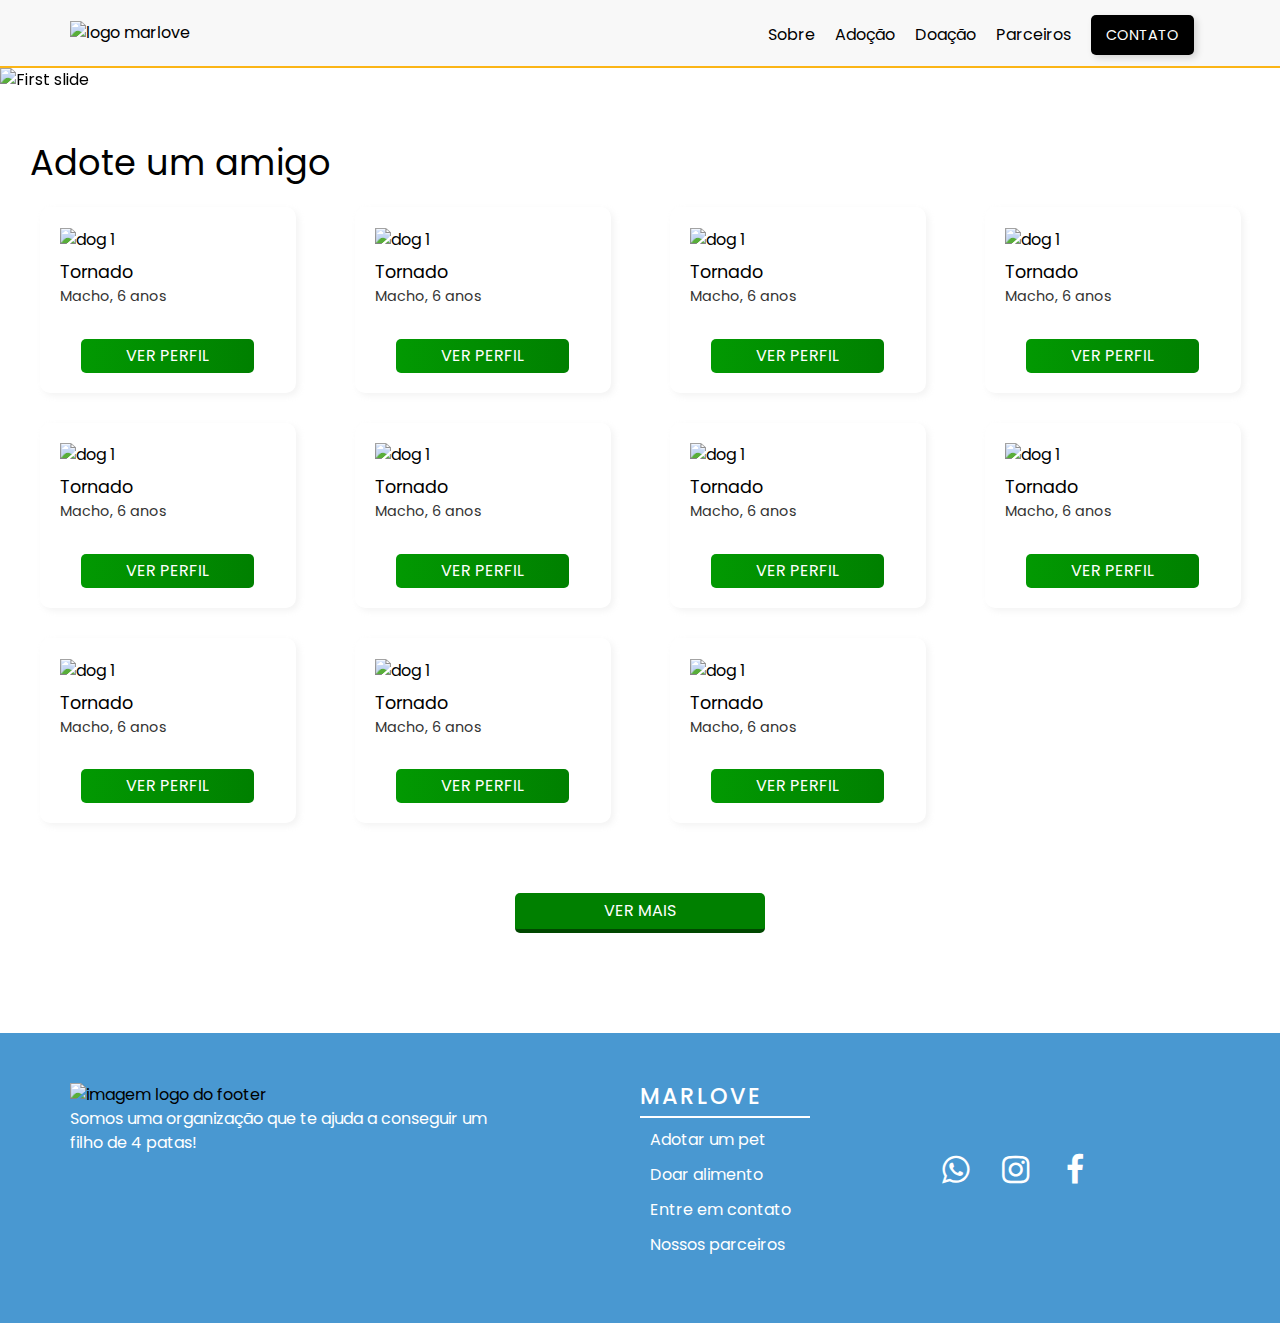
==== index.html @ c484a2e9 "Add files via upload" ====
<!DOCTYPE html>
<html lang="pt-br">
<head>
    <meta charset="UTF-8">
    <meta http-equiv="X-UA-Compatible" content="IE=edge">
    <meta name="viewport" content="width=device-width, initial-scale=1.0">
    <link rel="stylesheet" href="style.css">
    <link rel="shortcut icon" href="src/media/favicon.png" type="image/x-icon">
    <link rel="stylesheet" href="https://cdnjs.cloudflare.com/ajax/libs/font-awesome/4.7.0/css/font-awesome.min.css">

    <!-- BOOTSTRAP -->
    <link rel="stylesheet" href="https://maxcdn.bootstrapcdn.com/bootstrap/4.0.0/css/bootstrap.min.css" integrity="sha384-Gn5384xqQ1aoWXA+058RXPxPg6fy4IWvTNh0E263XmFcJlSAwiGgFAW/dAiS6JXm" crossorigin="anonymous">
    <script src="https://code.jquery.com/jquery-3.2.1.slim.min.js" integrity="sha384-KJ3o2DKtIkvYIK3UENzmM7KCkRr/rE9/Qpg6aAZGJwFDMVNA/GpGFF93hXpG5KkN" crossorigin="anonymous"></script>
    <script src="https://maxcdn.bootstrapcdn.com/bootstrap/4.0.0/js/bootstrap.min.js" integrity="sha384-JZR6Spejh4U02d8jOt6vLEHfe/JQGiRRSQQxSfFWpi1MquVdAyjUar5+76PVCmYl" crossorigin="anonymous"></script>

    <title>Marlove</title>
</head>
<body>
    <header class="header"> 
        <div class="logo">
            <a href="index.html">
                <img src="src/media/logo.png" alt="logo marlove" class="logo_image"/>
            </a>
        </div>

        <div class="navbar">
            <nav>
                <ul>
                    <li><a href="src/pages/structure/sobre.html">Sobre</a></li>
                    <li><a href="src/pages/structure/adocao.html">Adoção</a></li>
                    <li><a href="src/pages/structure/doacao.html">Doação</a></li>
                    <li><a href="src/pages/structure/parceiros.html" id="btn_parceiros">Parceiros</a></li>
                    <li><a href="src/pages/structure/contato.html" id="btn_contato">Contato</a></li>
                </ul>
            </nav>
        </div>

        <div class="cabecalho_sidebar">
            <input type="checkbox" name="check" id="check" class="checkbox"/>
            <label for="check">
                <i class="fa fa-bars" id="btn"></i>
                <i class="fa fa-close" id="close"></i>
            </label>

            <div class="sidebar">
                <ul class="list">
                    <li class="list_item">
                        <a href="index.html" class="list_item_link"><i class="fa fa-columns"></i>Home</a>
                    </li>
                    <li class="list_item">
                        <a href="src/pages/structure/sobre.html" class="list_item_link"><i class="fa fa-question-circle"></i>Sobre</a>
                    </li>
                    <li class="list_item">
                        <a href="src/pages/structure/adocao.html" class="list_item_link"><i class="fa fa-heart"></i>Adoção</a>
                    </li>
                    <li class="list_item">
                        <a href="src/pages/structure/doacao.html" class="list_item_link"><i class="fa fa-shopping-basket"></i>Doação</a>
                    </li>
                    <li class="list_item">
                        <a href="src/pages/structure/parceiros.html" class="list_item_link"><i class="fa fa-handshake-o"></i>Parceiros</a>
                    </li>
                    <li class="list_item">
                        <a href="src/pages/structure/contato.html" class="list_item_link"><i class="fa fa-comments"></i>Contato</a>
                    </li>
                </ul>
            </div>
        </div>
    </header>

    <main>
        <div id="carouselExampleControls" class="carousel slide" data-ride="carousel">
            <div class="carousel-inner">
              <div class="carousel-item active">
                <img class="d-block w-100" src="src/media/banner-adocao.png" alt="First slide">
              </div>
              <div class="carousel-item">
                <img class="d-block w-100" src="src/media/banner-doacao.png" alt="Second slide">
              </div>
              <div class="carousel-item">
                <img class="d-block w-100" src="src/media/banner-contato.png" alt="Third slide">
              </div>
            </div>
            <a class="carousel-control-prev" href="#carouselExampleControls" role="button" data-slide="prev">
              <span class="carousel-control-prev-icon" aria-hidden="true"></span>
              <span class="sr-only">Previous</span>
            </a>
            <a class="carousel-control-next" href="#carouselExampleControls" role="button" data-slide="next">
              <span class="carousel-control-next-icon" aria-hidden="true"></span>
              <span class="sr-only">Next</span>
            </a>
        </div>

        <section>
            <h1>Adote um amigo</h1>
            
            <div class="container_cachorros">
                <div class="container_cachorros_cachorro">
                    <div class="image">
                        <img src="src/media/dog1.jpg" alt="dog 1" />
                    </div>

                    <div class="text">
                        <h3>Tornado</h3>
                        <p>Macho, 6 anos</p>
                    </div>

                    <div class="button">
                        <input class="btn_verperfil" type="submit" value="VER PERFIL" />
                    </div>
                </div>

                <div class="container_cachorros_cachorro">
                    <div class="image">
                        <img src="src/media/dog1.jpg" alt="dog 1" />
                    </div>

                    <div class="text">
                        <h3>Tornado</h3>
                        <p>Macho, 6 anos</p>
                    </div>

                    <div class="button">
                        <input class="btn_verperfil" type="submit" value="VER PERFIL" />
                    </div>
                </div>

                <div class="container_cachorros_cachorro">
                    <div class="image">
                        <img src="src/media/dog1.jpg" alt="dog 1" />
                    </div>

                    <div class="text">
                        <h3>Tornado</h3>
                        <p>Macho, 6 anos</p>
                    </div>

                    <div class="button">
                        <input class="btn_verperfil" type="submit" value="VER PERFIL" />
                    </div>
                </div>

                <div class="container_cachorros_cachorro">
                    <div class="image">
                        <img src="src/media/dog1.jpg" alt="dog 1" />
                    </div>

                    <div class="text">
                        <h3>Tornado</h3>
                        <p>Macho, 6 anos</p>
                    </div>

                    <div class="button">
                        <input class="btn_verperfil" type="submit" value="VER PERFIL" />
                    </div>
                </div>

                <div class="container_cachorros_cachorro">
                    <div class="image">
                        <img src="src/media/dog1.jpg" alt="dog 1" />
                    </div>

                    <div class="text">
                        <h3>Tornado</h3>
                        <p>Macho, 6 anos</p>
                    </div>

                    <div class="button">
                        <input class="btn_verperfil" type="submit" value="VER PERFIL" />
                    </div>
                </div>

                <div class="container_cachorros_cachorro">
                    <div class="image">
                        <img src="src/media/dog1.jpg" alt="dog 1" />
                    </div>

                    <div class="text">
                        <h3>Tornado</h3>
                        <p>Macho, 6 anos</p>
                    </div>

                    <div class="button">
                        <input class="btn_verperfil" type="submit" value="VER PERFIL" />
                    </div>
                </div>

                <div class="container_cachorros_cachorro">
                    <div class="image">
                        <img src="src/media/dog1.jpg" alt="dog 1" />
                    </div>

                    <div class="text">
                        <h3>Tornado</h3>
                        <p>Macho, 6 anos</p>
                    </div>

                    <div class="button">
                        <input class="btn_verperfil" type="submit" value="VER PERFIL" />
                    </div>
                </div>

                <div class="container_cachorros_cachorro">
                    <div class="image">
                        <img src="src/media/dog1.jpg" alt="dog 1" />
                    </div>

                    <div class="text">
                        <h3>Tornado</h3>
                        <p>Macho, 6 anos</p>
                    </div>

                    <div class="button">
                        <input class="btn_verperfil" type="submit" value="VER PERFIL" />
                    </div>
                </div>

                <div class="container_cachorros_cachorro">
                    <div class="image">
                        <img src="src/media/dog1.jpg" alt="dog 1" />
                    </div>

                    <div class="text">
                        <h3>Tornado</h3>
                        <p>Macho, 6 anos</p>
                    </div>

                    <div class="button">
                        <input class="btn_verperfil" type="submit" value="VER PERFIL" />
                    </div>
                </div>

                <div class="container_cachorros_cachorro">
                    <div class="image">
                        <img src="src/media/dog1.jpg" alt="dog 1" />
                    </div>

                    <div class="text">
                        <h3>Tornado</h3>
                        <p>Macho, 6 anos</p>
                    </div>

                    <div class="button">
                        <input class="btn_verperfil" type="submit" value="VER PERFIL" />
                    </div>
                </div>

                <div class="container_cachorros_cachorro">
                    <div class="image">
                        <img src="src/media/dog1.jpg" alt="dog 1" />
                    </div>

                    <div class="text">
                        <h3>Tornado</h3>
                        <p>Macho, 6 anos</p>
                    </div>

                    <div class="button">
                        <input class="btn_verperfil" type="submit" value="VER PERFIL" />
                    </div>
                </div>
            </div>

            <div class="button">
                <input type="submit" value="VER MAIS" class="btn_vermais"/>
            </div>
        </section>
     </main>

     <footer>
        <section class="first_container">
            <div class="first_container_logo">
                <img src="src/media/logo-footer.png" alt="imagem logo do footer" />
                <p>Somos uma organização que te ajuda a conseguir um filho de 4 patas!</p>
            </div>

            <div class="first_container_links">
                <h3>MARLOVE</h3>
                <ul>
                    <a href="src/pages/structure/adocao.html">Adotar um pet</a>
                    <a href="src/pages/structure/doacao.html">Doar alimento</a>
                    <a href="src/pages/structure/contato.html">Entre em contato</a>
                    <a href="src/pages/structure/parceiros.html">Nossos parceiros</a>
                </ul> 
            </div>

            <div class="first_container_social">
                <ul>
                    <a href="#"><i class="fa fa-whatsapp"></i></a>
                    <a href="#"><i class="fa fa-instagram"></i></a>
                    <a href="#"><i class="fa fa-facebook"></i></a>
                </ul>
            </div>
        </section>
    </footer>
</body>
</html>
---- style.css ----
@import url('https://fonts.googleapis.com/css2?family=Poppins:wght@300;400;500;600;700&display=swap');

*{
    margin: 0;
    padding: 0;
    box-sizing: border-box;
    list-style: none;
    color: #000;
    text-decoration: none;
    font-family: "Poppins", sans-serif;
}

.header{
    box-sizing: border-box;
    display: flex;
    align-items: center;
    padding: 5px 70px;
    justify-content: space-between;
    background-color: #f8f8f8;
    border-bottom: 2px solid #FBB516;
}

.logo_image{
    width: 100px;
}

.navbar{
    display: flex;
}

.navbar ul{
    display: flex;
    justify-content: center;
    align-items: center;
    transform: translateY(10px);
}

.navbar ul li a{
    text-decoration: none;
    font-size: 1rem;
    box-sizing: border-box;
    padding: 10px;
    transition: 0.2s ease-in-out background-color;
    color: #000;
}

.navbar ul li #btn_parceiros{
    margin-right: 10px;
}

.navbar ul li #btn_contato{
    text-transform: uppercase;
    background-color: #000;
    color: #fff;
    font-size: 0.9rem;
    padding: 10px 15px;
    border-radius: 5px;
    box-shadow: 3px 3px 7px rgba(0, 0, 0, 0.144);
}

.navbar ul li a:hover{
    color: #4998D1;
}

.cabecalho_sidebar{
    display: none;
}
section{
    padding: 50px 10px 60px 10px;
}

section h1{
    font-size: 2.2rem;
    font-weight: 400;
    padding-left: 20px;
    padding-bottom: 15px;
}

.container_cachorros{
    display: grid;
    grid-template-columns: repeat(4, 1fr);
    margin: auto 0;
    place-items: center;
}

.container_cachorros_cachorro{
    width: 20vw;
    margin: auto 0;
    box-sizing: border-box;
    background-color: #fff;
    padding: 20px;
    margin-bottom: 30px;
    box-shadow: 3px 3px 6px rgba(196, 195, 195, 0.199);
    border-radius: 10px;
}

.container_cachorros_cachorro:hover{
    transform: scale(1.01);
}

.image img{
    width: 100%;
    object-fit: cover;
    height: 200px;
}

.text h3{
    font-size: 1.1rem;
    font-weight: 400;
    color: #000;
    padding-top: 10px;
}

.text p{
    font-size: 0.9rem;
    color: #333;
    padding-bottom: 10px;
    transform: translateY(-5px);
}

.button{
    display: flex;
    justify-content: center;
}

.btn_verperfil{
    cursor: pointer;
    width: 80%;
    background: linear-gradient(to right, #029902, #008000);
    color: #fff;
    border: transparent;
    outline: transparent;
    border-radius: 5px;
    padding: 5px;
    transition: 0.3s ease-in-out background-color
}

.btn_verperfil:hover{
    box-sizing: border-box;
    color: #eee;
}

.btn_vermais{
    background-color: #008000;
    color: #fff;
    width: 250px;
    padding: 6px 15px;
    border: transparent;
    border-bottom: 4px solid #004700;
    border-radius: 5px;
    box-sizing: border-box;
    cursor: pointer;
    margin: 40px 0px;
}

.btn_vermais:hover{
    border-bottom: 2px solid #008000;
}


footer{
    display: flex;
    background-color: #4998D1;
    padding: 50px 20px;
}

footer ul li{
    color: #fff;
}

.first_container{
    display: flex;
    padding: 0px 50px;
    width: 100%;
}

.first_container_logo{
    width: 50%;
}

.first_container_logo img{
    width: 200px;
    display: flex;
    align-items: center;
}

.first_container_logo p{
    max-width: 450px;
    min-width: 300px;
    color: #fff;
}

.first_container_links{
    width: 25%;
    display: flex;
    justify-content: center;
    flex-direction: column;
}

.first_container_links h3{
    color: #fff;
    height: 35px;
    border-bottom: 2px solid #fff;
    width: 170px;
    margin-bottom: 5px;
    font-weight: 500;
    letter-spacing: 2px;
    font-size: 1.4rem;
}

.first_container_links ul{
    display: flex;
    flex-direction: column;
    margin: 5px 10px;
}

.first_container_links ul a{
    color: #fff;
    height: 35px;
    transition: 0.2s ease-in-out color;
    cursor: pointer;
    width: 150px;
}

.first_container_links ul a:hover{
    color: #e5e5e5;
    text-decoration: none;
}

.first_container_social{
    width: 25%;
    display: flex;
    align-items: center;
}

.first_container_social ul{
    display: flex;
}

.first_container_social ul i{
    color: #fff;
    font-size: 2rem;
    margin: 0px 10px;
    padding: 5px;
    width: 40px;
    text-align: center;
    border-radius: 5px;
    transition: 0.2s ease-in-out background-color;
}

.first_container_social ul i:hover{
    background-color: #fff;
    color: #4998D1;
}


@media (max-width: 768px) {
    .header{
        display: flex;
        align-items: center;
        flex-direction: row-reverse;
        padding: 5px 15px;
        height: 80px;
        overflow-y: hidden;
    }

    .header .logo{
        width: 60vw;
    }

    .header .logo img{
        width: 90px;
    }
    
    .header .navbar{
        display: none;
    }

    .cabecalho_sidebar{
        display: flex;
        align-items: center;
        width: 40vw;
        height: 100vh;
        z-index: 2;
    }

     .cabecalho_sidebar .sidebar{
        display: flex;
        position: fixed;
        top: 0px;
        left: -250px;
        width: 250px;
        background-color: #fff;
        box-shadow: 5px 5px 10px rgba(179, 179, 179, 0.349);
        height: 100vh;
        transition: ease-in-out 0.5s;
    }

     .cabecalho_sidebar .sidebar .list{
        display: flex;
        flex-direction: column;
        background-color: #f8f8f8;
        margin: 0;
        padding: 0;
        list-style: none;
        position: absolute;
        top: 8%;
        width: 100%;  
    }

     .cabecalho_sidebar .sidebar .list .list_item{
        width: 100%;
    }

    .list_item_link{
        box-sizing: border-box;
        display: flex;
        align-items: center;
        justify-content: flex-start;
        text-decoration: none;
        font-size: 1.15rem;
        font-weight: 400;
        color: #333;
        width: 100%;
        height: 55px;
        padding: 10px 25px;
        border-bottom: 1px solid #ddd;
        transition: ease-in-out 0.3s;
    }

    .list_item_link:hover{
        color: #333;
        padding-left: 15px;
    }

    .list_item_link:visited ~ .sidebar{
        transform: translateX(-250px);
    }

    .sidebar .list i{
        margin-right: 20px;
        font-size: 1.35rem;
        color: #4998D1;
    }

    .checkbox{
        display: none;
    }

    #btn{
        color: #222;
        font-size: 1.4rem;
        font-weight: 300;
        transform: translateY(5px);
    }

    #close{
        position: absolute;
        top: 10px;
        left: -30px;
        color: #fff;
        background-color: #be0303;
        border-radius: 20%;
        padding: 2px 3px; 
        cursor: pointer;
        z-index: 3;
        font-size: 1.2rem;
        transition: ease-in-out 0.5s;
    }

    .checkbox:checked ~ .sidebar{
        transition: ease-in-out 0.5s;
        transform: translateX(250px);
        position: fixed;
    }

    .checkbox:checked ~ label #close{
        left: 210px;
        position: fixed;
    }

    .list_item_link:checked ~ .sidebar{
        transform: translateX(-250px);
        transition: ease-in-out 0.2s;
    }


    img.d-block.w-100{
        height: 160px;
        width: 100%;
        object-fit: cover;
        object-position: center;
    }

    section{
        padding: 50px 5px;
    }

    section h1{
        font-size: 1.7rem;
        padding-left: 10px;
    }

    .container_cachorros{
        grid-template-columns: repeat(2, 1fr);
    }

    .container_cachorros_cachorro{
        width: 46vw;
        height: 350px;
    }

    .btn_verperfil{
        width: 80%;
        font-size: 0.95rem;
    }

    .img{
        height: 180px;
    }

    .btn_vermais{
        width: 70%;
        padding: 4px 10px;
        margin: 30px 0px;
        font-size: 0.95rem;
    }

    .btn_vermais:hover{
        border-bottom: 1px solid #008000;
    }

    footer{
        padding: 50px 0px 0px 0px;
    }

    .first_container{
        flex-direction: column;
        padding: 0px;
    }

    .first_container_logo{
        width: 100%;
        margin-bottom: 40px;
        padding: 0px 20px;
    }

    .first_container_logo img{
        width: 160px;
    }

    .first_container_logo p{
        min-width: none;
        max-width: none;
        width: 100%;
    }

    .first_container_links{
        width: 100%;
        margin-bottom: 60px;
        padding: 0px 20px;
    }

    .first_container_social{
        width: 100%;
        margin-bottom: 20px;
        display: flex;
        justify-content: center;
    }

    .first_container_social ul{
        display: flex;
        align-items: center;
        justify-content: center;
        padding: 0px;
    }

    .first_container_social ul i{
        font-size: 2rem;
    }
}
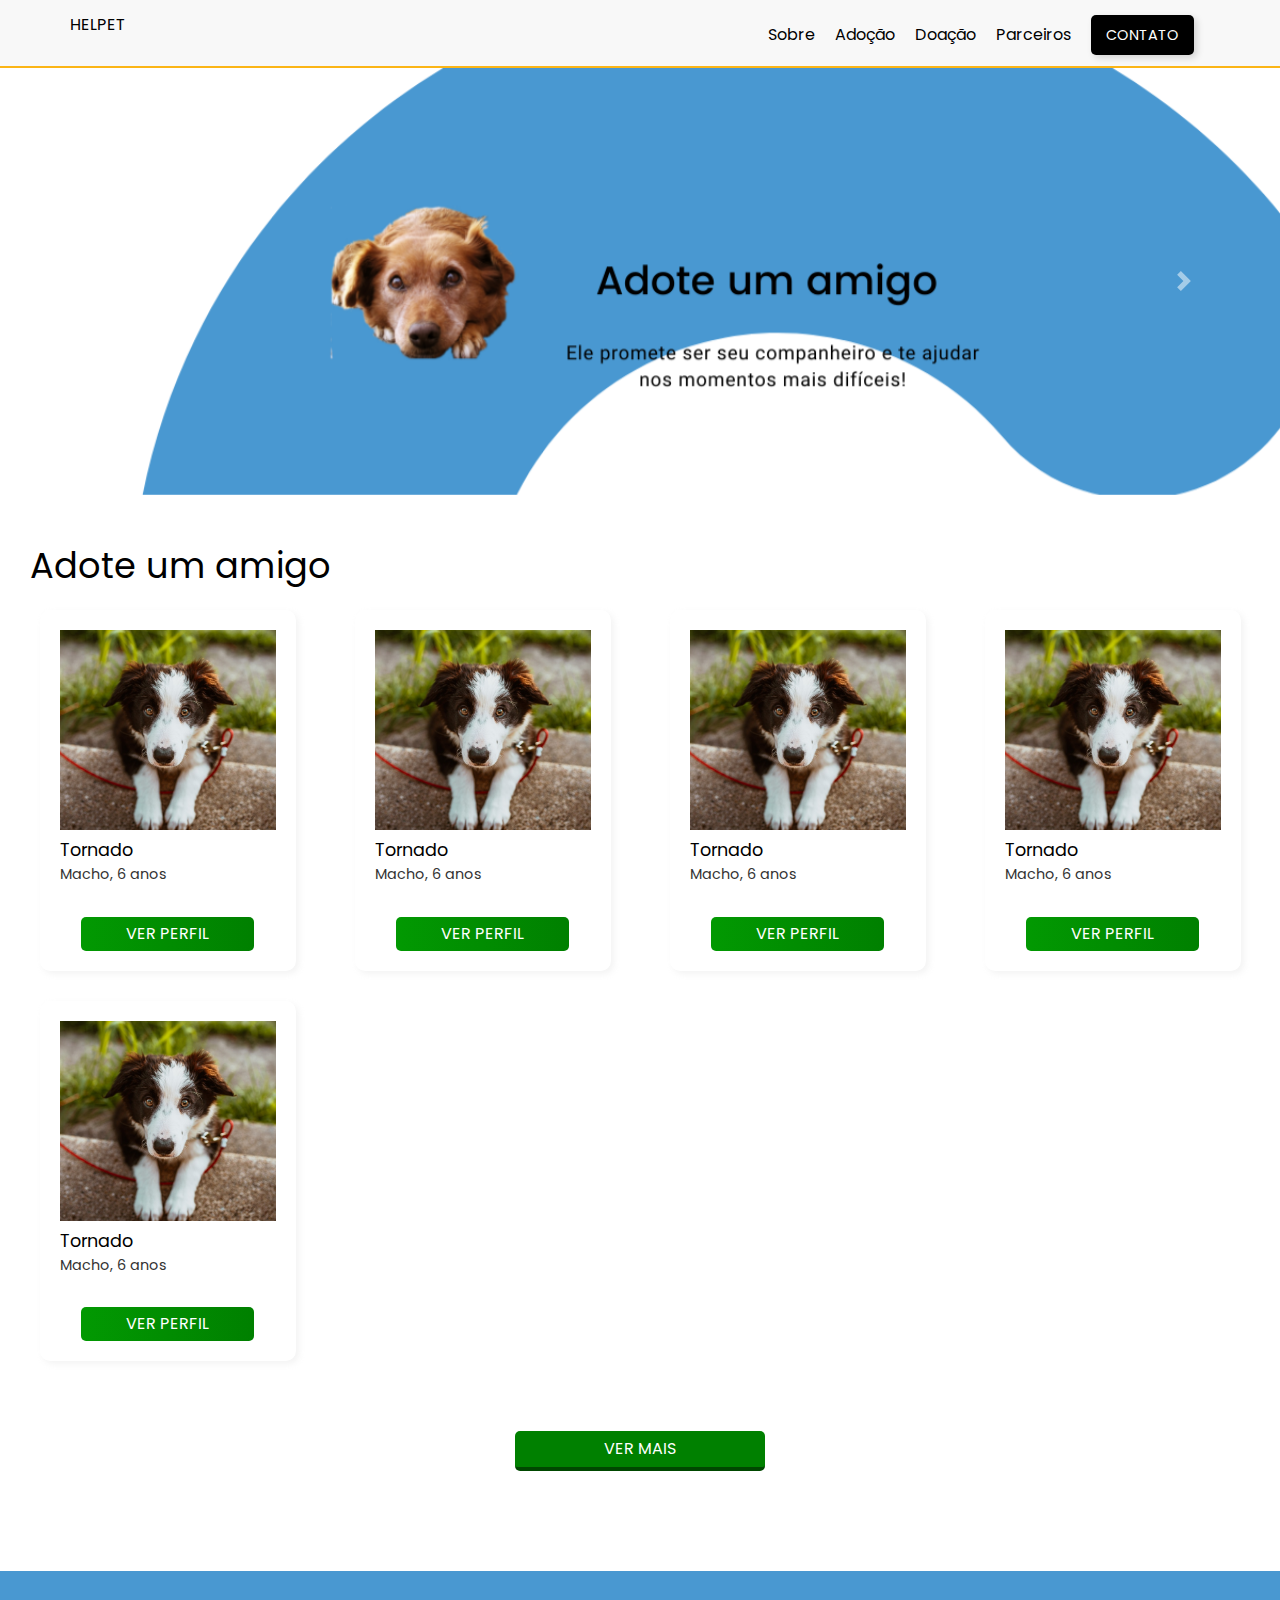
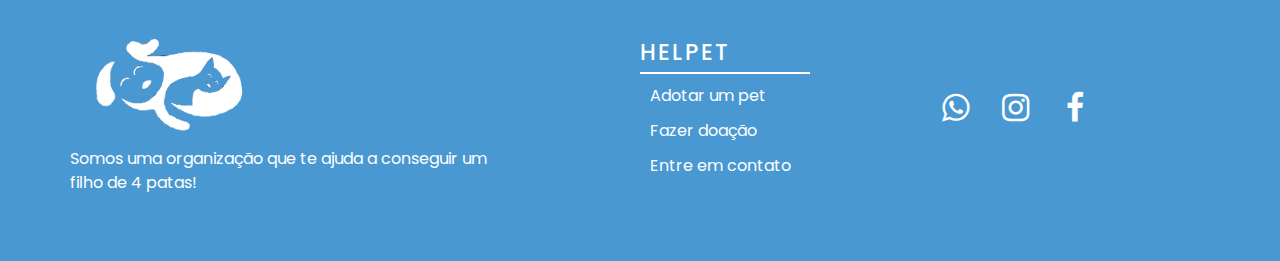
==== commit bb29b696: "Removido README e Modificado Index.html" ====
--- a/index.html
+++ b/index.html
@@ -13,13 +13,14 @@
     <script src="https://code.jquery.com/jquery-3.2.1.slim.min.js" integrity="sha384-KJ3o2DKtIkvYIK3UENzmM7KCkRr/rE9/Qpg6aAZGJwFDMVNA/GpGFF93hXpG5KkN" crossorigin="anonymous"></script>
     <script src="https://maxcdn.bootstrapcdn.com/bootstrap/4.0.0/js/bootstrap.min.js" integrity="sha384-JZR6Spejh4U02d8jOt6vLEHfe/JQGiRRSQQxSfFWpi1MquVdAyjUar5+76PVCmYl" crossorigin="anonymous"></script>
 
-    <title>Marlove</title>
+    <title>HELPET</title>
 </head>
 <body>
     <header class="header"> 
         <div class="logo">
             <a href="index.html">
-                <img src="src/media/logo.png" alt="logo marlove" class="logo_image"/>
+                <p>HELPET</p>
+                <!--BOTAR UMA LOGO DO HELPET AQ FUTURAMENTE-->
             </a>
         </div>
 
@@ -168,96 +169,6 @@
                         <input class="btn_verperfil" type="submit" value="VER PERFIL" />
                     </div>
                 </div>
-
-                <div class="container_cachorros_cachorro">
-                    <div class="image">
-                        <img src="src/media/dog1.jpg" alt="dog 1" />
-                    </div>
-
-                    <div class="text">
-                        <h3>Tornado</h3>
-                        <p>Macho, 6 anos</p>
-                    </div>
-
-                    <div class="button">
-                        <input class="btn_verperfil" type="submit" value="VER PERFIL" />
-                    </div>
-                </div>
-
-                <div class="container_cachorros_cachorro">
-                    <div class="image">
-                        <img src="src/media/dog1.jpg" alt="dog 1" />
-                    </div>
-
-                    <div class="text">
-                        <h3>Tornado</h3>
-                        <p>Macho, 6 anos</p>
-                    </div>
-
-                    <div class="button">
-                        <input class="btn_verperfil" type="submit" value="VER PERFIL" />
-                    </div>
-                </div>
-
-                <div class="container_cachorros_cachorro">
-                    <div class="image">
-                        <img src="src/media/dog1.jpg" alt="dog 1" />
-                    </div>
-
-                    <div class="text">
-                        <h3>Tornado</h3>
-                        <p>Macho, 6 anos</p>
-                    </div>
-
-                    <div class="button">
-                        <input class="btn_verperfil" type="submit" value="VER PERFIL" />
-                    </div>
-                </div>
-
-                <div class="container_cachorros_cachorro">
-                    <div class="image">
-                        <img src="src/media/dog1.jpg" alt="dog 1" />
-                    </div>
-
-                    <div class="text">
-                        <h3>Tornado</h3>
-                        <p>Macho, 6 anos</p>
-                    </div>
-
-                    <div class="button">
-                        <input class="btn_verperfil" type="submit" value="VER PERFIL" />
-                    </div>
-                </div>
-
-                <div class="container_cachorros_cachorro">
-                    <div class="image">
-                        <img src="src/media/dog1.jpg" alt="dog 1" />
-                    </div>
-
-                    <div class="text">
-                        <h3>Tornado</h3>
-                        <p>Macho, 6 anos</p>
-                    </div>
-
-                    <div class="button">
-                        <input class="btn_verperfil" type="submit" value="VER PERFIL" />
-                    </div>
-                </div>
-
-                <div class="container_cachorros_cachorro">
-                    <div class="image">
-                        <img src="src/media/dog1.jpg" alt="dog 1" />
-                    </div>
-
-                    <div class="text">
-                        <h3>Tornado</h3>
-                        <p>Macho, 6 anos</p>
-                    </div>
-
-                    <div class="button">
-                        <input class="btn_verperfil" type="submit" value="VER PERFIL" />
-                    </div>
-                </div>
             </div>
 
             <div class="button">
@@ -274,12 +185,11 @@
             </div>
 
             <div class="first_container_links">
-                <h3>MARLOVE</h3>
+                <h3>HELPET</h3>
                 <ul>
                     <a href="src/pages/structure/adocao.html">Adotar um pet</a>
-                    <a href="src/pages/structure/doacao.html">Doar alimento</a>
+                    <a href="src/pages/structure/doacao.html">Fazer doação</a>
                     <a href="src/pages/structure/contato.html">Entre em contato</a>
-                    <a href="src/pages/structure/parceiros.html">Nossos parceiros</a>
                 </ul> 
             </div>
 
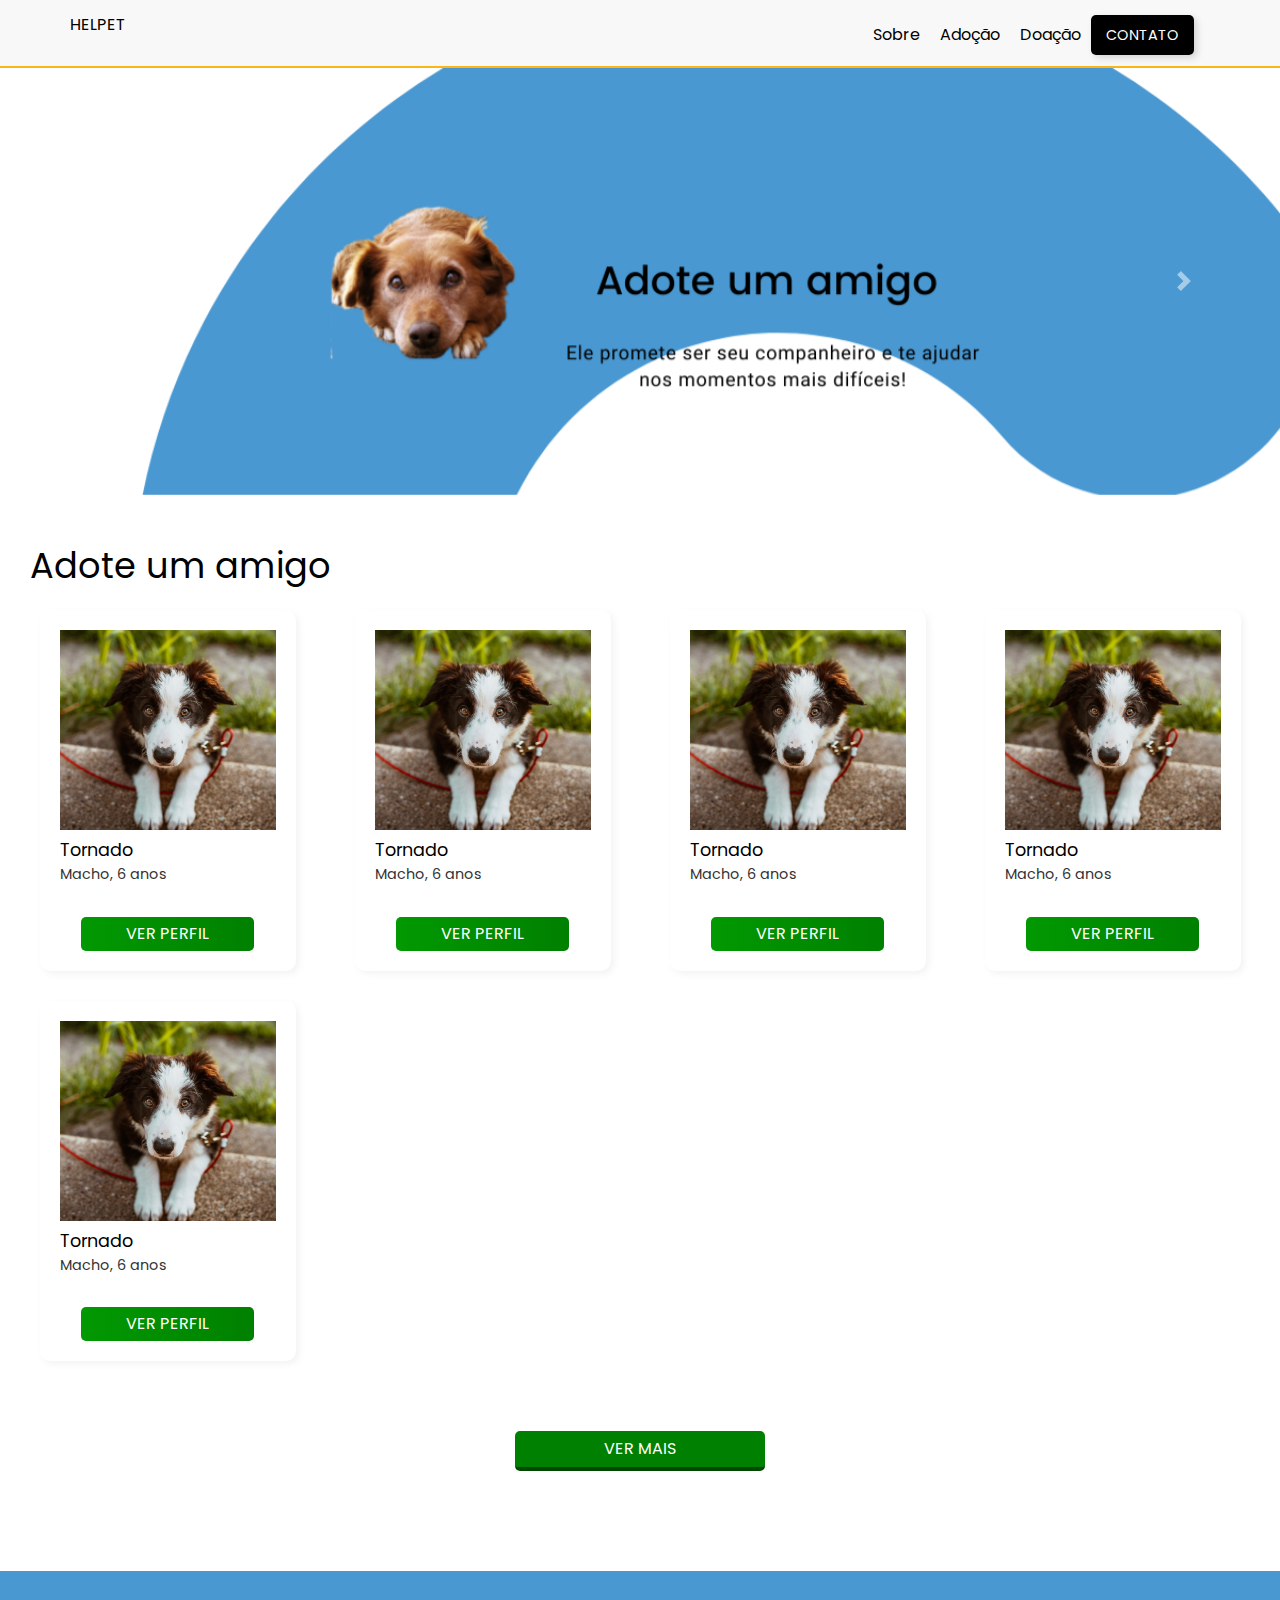
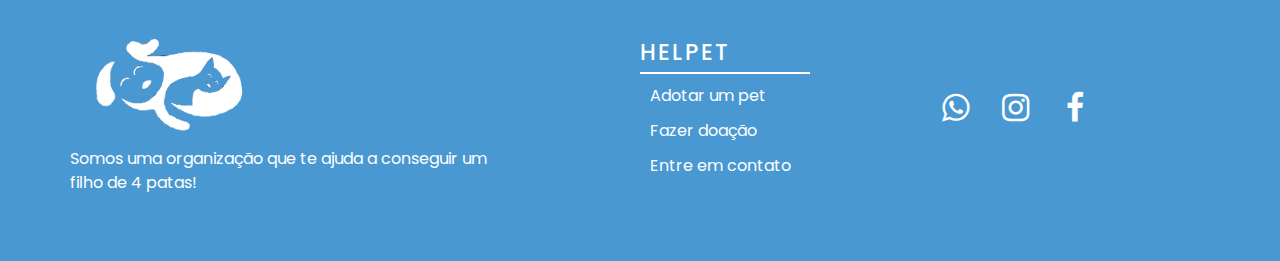
==== commit 207a1747: "Update index e sobre" ====
--- a/index.html
+++ b/index.html
@@ -30,7 +30,6 @@
                     <li><a href="src/pages/structure/sobre.html">Sobre</a></li>
                     <li><a href="src/pages/structure/adocao.html">Adoção</a></li>
                     <li><a href="src/pages/structure/doacao.html">Doação</a></li>
-                    <li><a href="src/pages/structure/parceiros.html" id="btn_parceiros">Parceiros</a></li>
                     <li><a href="src/pages/structure/contato.html" id="btn_contato">Contato</a></li>
                 </ul>
             </nav>
@@ -56,9 +55,6 @@
                     </li>
                     <li class="list_item">
                         <a href="src/pages/structure/doacao.html" class="list_item_link"><i class="fa fa-shopping-basket"></i>Doação</a>
-                    </li>
-                    <li class="list_item">
-                        <a href="src/pages/structure/parceiros.html" class="list_item_link"><i class="fa fa-handshake-o"></i>Parceiros</a>
                     </li>
                     <li class="list_item">
                         <a href="src/pages/structure/contato.html" class="list_item_link"><i class="fa fa-comments"></i>Contato</a>
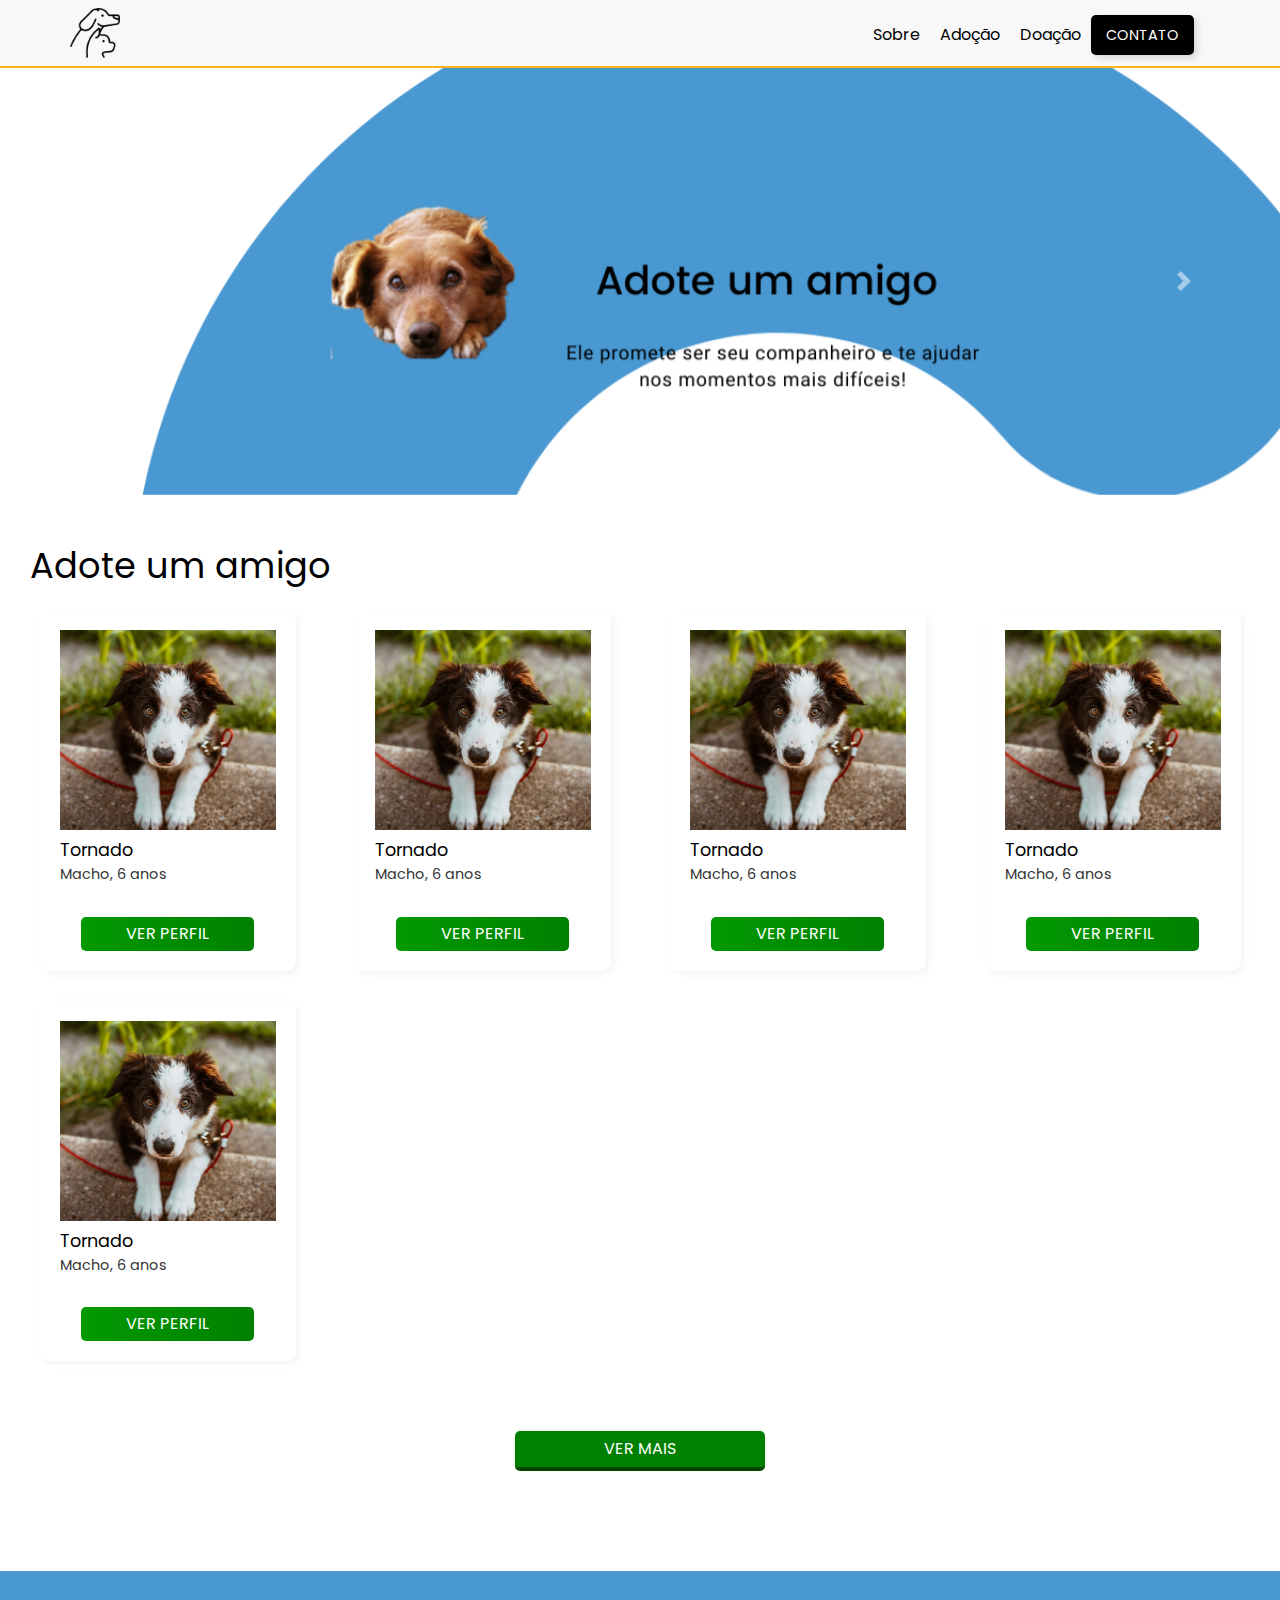
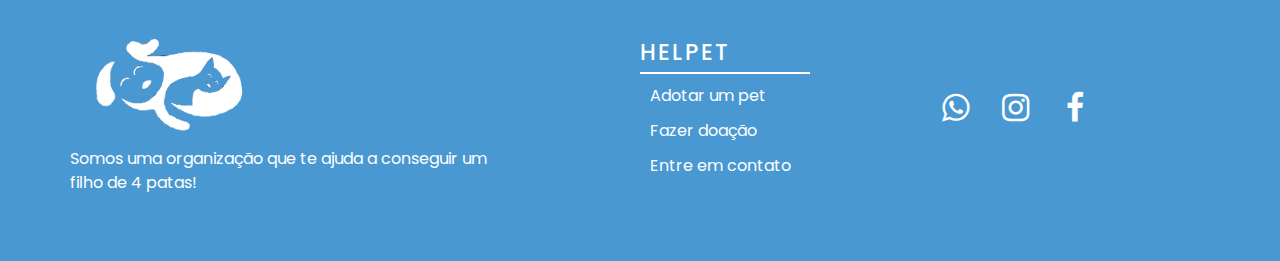
==== commit 07ae7944: "pix" ====
--- a/index.html
+++ b/index.html
@@ -19,8 +19,7 @@
     <header class="header"> 
         <div class="logo">
             <a href="index.html">
-                <p>HELPET</p>
-                <!--BOTAR UMA LOGO DO HELPET AQ FUTURAMENTE-->
+                <img src="src/media/logo.png" alt="logo helpet" class="logo_image"/>
             </a>
         </div>
 
--- a/style.css
+++ b/style.css
@@ -21,7 +21,7 @@
 }
 
 .logo_image{
-    width: 100px;
+    width: 50px;
 }
 
 .navbar{
